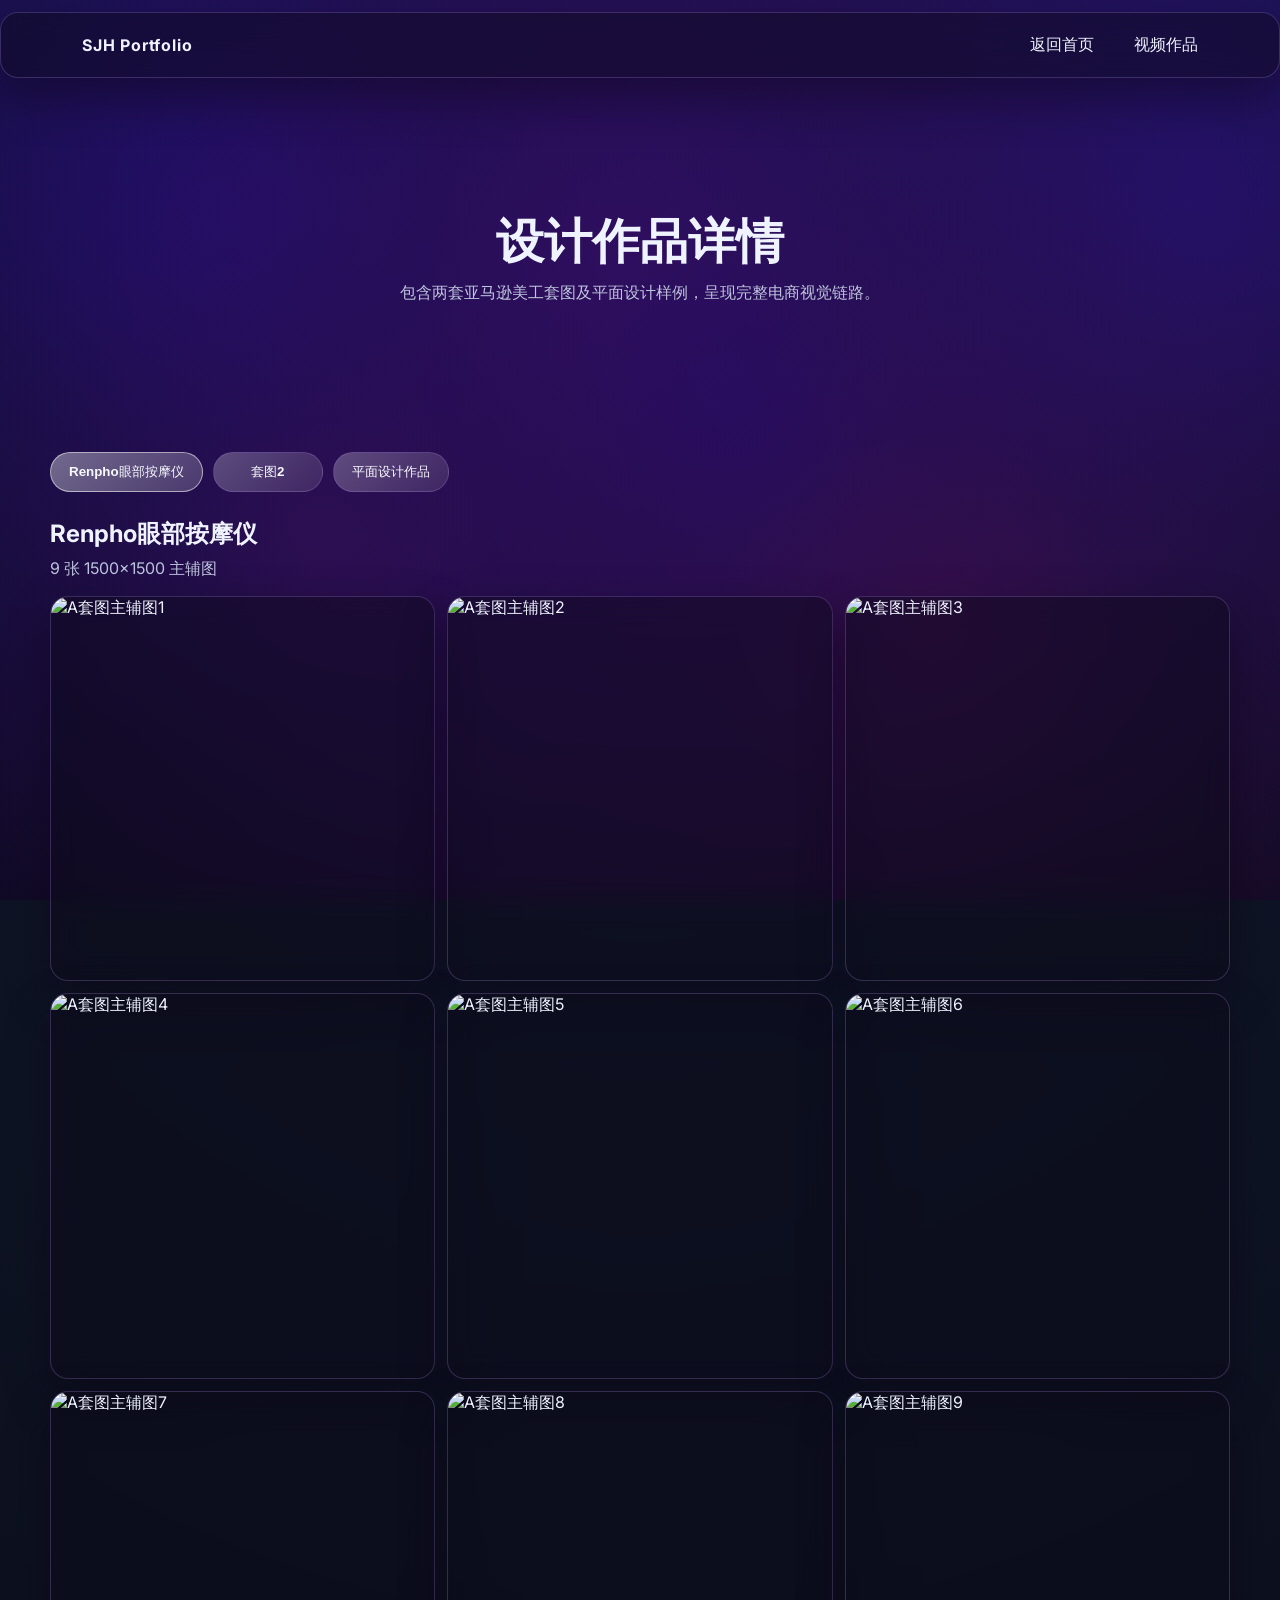
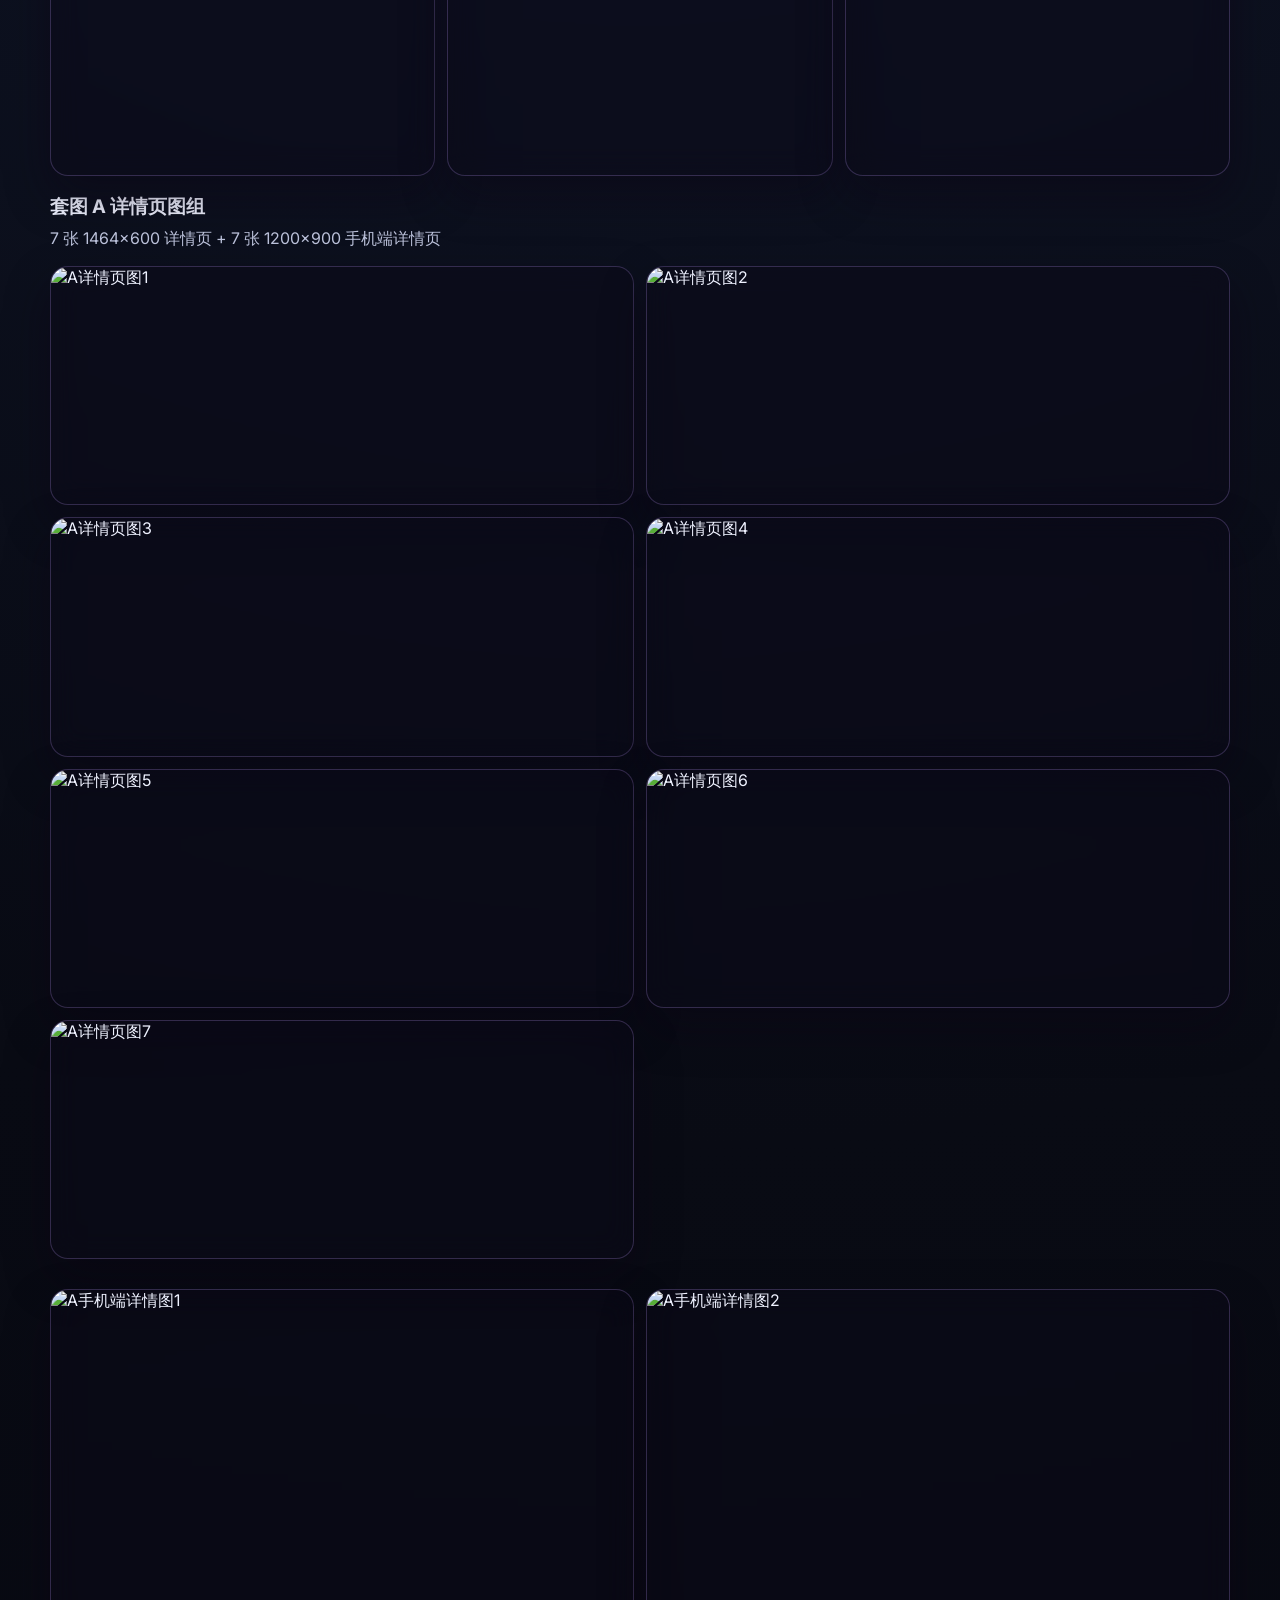
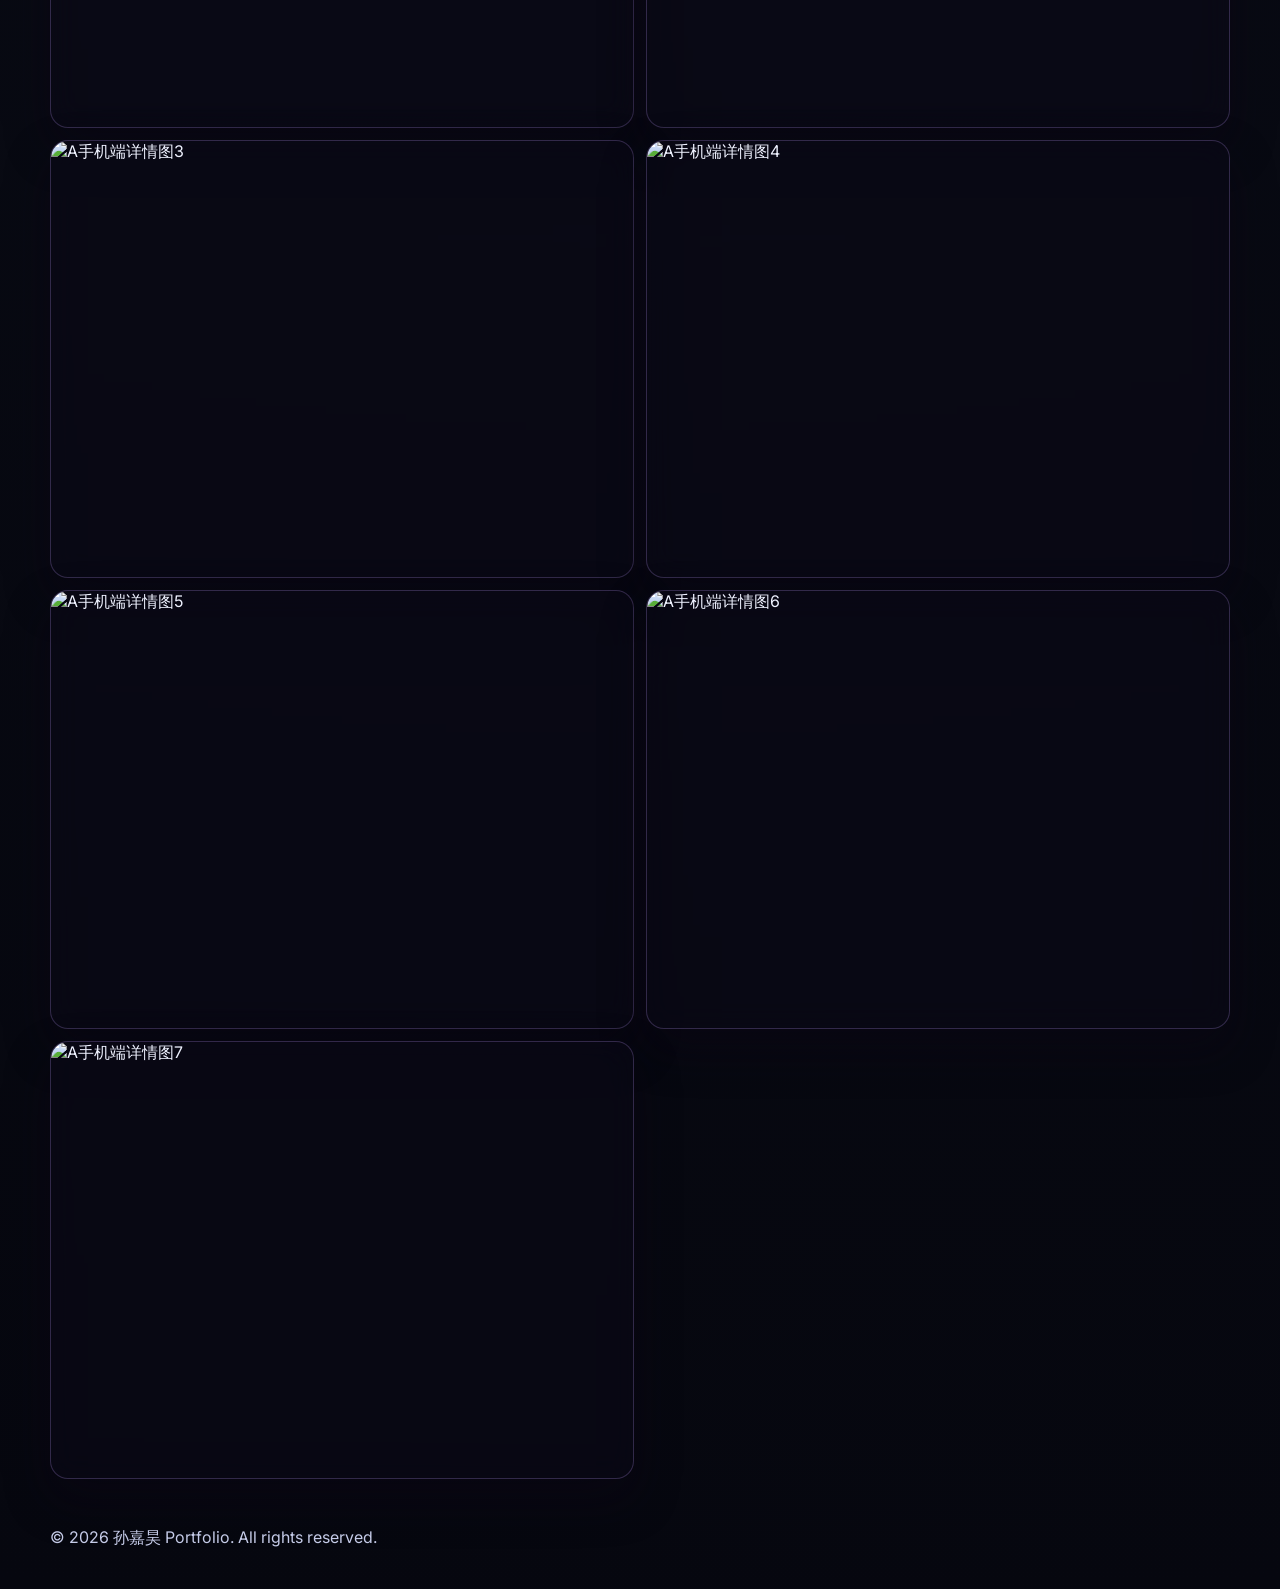
==== design.html @ 87791469 "Initial commit" ====
<!DOCTYPE html>
<html lang="zh-CN">
<head>
  <meta charset="UTF-8">
  <meta name="viewport" content="width=device-width, initial-scale=1.0">
  <title>设计作品 | 孙嘉昊</title>
  <link rel="preconnect" href="https://fonts.googleapis.com">
  <link rel="preconnect" href="https://fonts.gstatic.com" crossorigin>
  <link href="https://fonts.googleapis.com/css2?family=Inter:wght@300;400;500;600;700;800&display=swap" rel="stylesheet">
  <link rel="stylesheet" href="style.css">
</head>
<body class="aurora">

  <header class="site-header glass">
    <div class="container nav-wrap">
      <a href="index.html" class="brand nav-link">SJH Portfolio</a>
      <nav class="nav">
        <a class="nav-link" href="index.html#works">返回首页</a>
        <a class="nav-link" href="video.html">视频作品</a>
      </nav>
    </div>
  </header>

  <main>
    <section class="section sub-hero">
      <div class="container">
        <h1 class="proximity reveal" data-proximity>设计作品详情</h1>
        <p class="reveal">包含两套亚马逊美工套图及平面设计样例，呈现完整电商视觉链路。</p>
      </div>
    </section>

    <section class="section">
      <div class="container">
        <div class="design-tabs" role="tablist" aria-label="设计作品分类">
          <button class="design-tab glass-btn active" type="button" role="tab" aria-selected="true" data-tab-target="set-a">Renpho眼部按摩仪</button>
          <button class="design-tab glass-btn" type="button" role="tab" aria-selected="false" data-tab-target="set-b">套图2</button>
          <button class="design-tab glass-btn" type="button" role="tab" aria-selected="false" data-tab-target="graphic">平面设计作品</button>
        </div>

        <article class="design-group design-panel active" data-tab-panel="set-a">
          <h2>Renpho眼部按摩仪</h2>
          <p>9 张 1500×1500 主辅图</p>
          <div class="img-grid-9">
            <div class="design-item img-square glass"><img loading="lazy" src="images/1.jpg" alt="A套图主辅图1"></div>
            <div class="design-item img-square glass"><img loading="lazy" src="images/2.jpg" alt="A套图主辅图2"></div>
            <div class="design-item img-square glass"><img loading="lazy" src="images/3.jpg" alt="A套图主辅图3"></div>
            <div class="design-item img-square glass"><img loading="lazy" src="images/4.jpg" alt="A套图主辅图4"></div>
            <div class="design-item img-square glass"><img loading="lazy" src="images/5.jpg" alt="A套图主辅图5"></div>
            <div class="design-item img-square glass"><img loading="lazy" src="images/6.jpg" alt="A套图主辅图6"></div>
            <div class="design-item img-square glass"><img loading="lazy" src="images/7.jpg" alt="A套图主辅图7"></div>
            <div class="design-item img-square glass"><img loading="lazy" src="images/8.jpg" alt="A套图主辅图8"></div>
            <div class="design-item img-square glass"><img loading="lazy" src="images/9.jpg" alt="A套图主辅图9"></div>
          </div>
          <h3>套图 A 详情页图组</h3>
          <p>7 张 1464×600 详情页 + 7 张 1200×900 手机端详情页</p>
          <div class="img-grid-7">
            <div class="design-item img-wide glass"><img loading="lazy" src="images/detail-1.jpg" alt="A详情页图1"></div>
            <div class="design-item img-wide glass"><img loading="lazy" src="images/detail-2.gif" alt="A详情页图2"></div>
            <div class="design-item img-wide glass"><img loading="lazy" src="images/detail-3.gif" alt="A详情页图3"></div>
            <div class="design-item img-wide glass"><img loading="lazy" src="images/detail-4.jpg" alt="A详情页图4"></div>
            <div class="design-item img-wide glass"><img loading="lazy" src="images/detail-5.gif" alt="A详情页图5"></div>
            <div class="design-item img-wide glass"><img loading="lazy" src="images/detail-6.gif" alt="A详情页图6"></div>
            <div class="design-item img-wide glass"><img loading="lazy" src="images/detail-7.jpg" alt="A详情页图7"></div>
          </div>
          <div class="img-grid-7" style="margin-top: 30px;">
            <div class="design-item img-mobile glass"><img loading="lazy" src="images/mobile-1.jpg" alt="A手机端详情图1"></div>
            <div class="design-item img-mobile glass"><img loading="lazy" src="images/mobile-2.jpg" alt="A手机端详情图2"></div>
            <div class="design-item img-mobile glass"><img loading="lazy" src="images/mobile-3.jpg" alt="A手机端详情图3"></div>
            <div class="design-item img-mobile glass"><img loading="lazy" src="images/mobile-4.jpg" alt="A手机端详情图4"></div>
            <div class="design-item img-mobile glass"><img loading="lazy" src="images/mobile-5.jpg" alt="A手机端详情图5"></div>
            <div class="design-item img-mobile glass"><img loading="lazy" src="images/mobile-6.jpg" alt="A手机端详情图6"></div>
            <div class="design-item img-mobile glass"><img loading="lazy" src="images/mobile-7.jpg" alt="A手机端详情图7"></div>
          </div>
        </article>

        <article class="design-group design-panel" data-tab-panel="set-b">
          <h2>亚马逊美工套图 B</h2>
          <p>9 张 1500×1500 主辅图</p>
          <div class="img-grid-9">
            <div class="design-item img-square glass"><img loading="lazy" src="https://picsum.photos/seed/b01/1500/1500" alt="B套图主辅图1"></div>
            <div class="design-item img-square glass"><img loading="lazy" src="https://picsum.photos/seed/b02/1500/1500" alt="B套图主辅图2"></div>
            <div class="design-item img-square glass"><img loading="lazy" src="https://picsum.photos/seed/b03/1500/1500" alt="B套图主辅图3"></div>
            <div class="design-item img-square glass"><img loading="lazy" src="https://picsum.photos/seed/b04/1500/1500" alt="B套图主辅图4"></div>
            <div class="design-item img-square glass"><img loading="lazy" src="https://picsum.photos/seed/b05/1500/1500" alt="B套图主辅图5"></div>
            <div class="design-item img-square glass"><img loading="lazy" src="https://picsum.photos/seed/b06/1500/1500" alt="B套图主辅图6"></div>
            <div class="design-item img-square glass"><img loading="lazy" src="https://picsum.photos/seed/b07/1500/1500" alt="B套图主辅图7"></div>
            <div class="design-item img-square glass"><img loading="lazy" src="https://picsum.photos/seed/b08/1500/1500" alt="B套图主辅图8"></div>
            <div class="design-item img-square glass"><img loading="lazy" src="https://picsum.photos/seed/b09/1500/1500" alt="B套图主辅图9"></div>
          </div>
          <h3>套图 B 详情页图组</h3>
          <p>7 张 1464×600 详情页 + 7 张 1200×900 手机端详情页</p>
          <div class="img-grid-7">
            <div class="design-item img-wide glass"><img loading="lazy" src="https://picsum.photos/seed/dw01/1464/600" alt="B详情页图1"></div>
            <div class="design-item img-wide glass"><img loading="lazy" src="https://picsum.photos/seed/dw02/1464/600" alt="B详情页图2"></div>
            <div class="design-item img-wide glass"><img loading="lazy" src="https://picsum.photos/seed/dw03/1464/600" alt="B详情页图3"></div>
            <div class="design-item img-wide glass"><img loading="lazy" src="https://picsum.photos/seed/dw04/1464/600" alt="B详情页图4"></div>
            <div class="design-item img-wide glass"><img loading="lazy" src="https://picsum.photos/seed/dw05/1464/600" alt="B详情页图5"></div>
            <div class="design-item img-wide glass"><img loading="lazy" src="https://picsum.photos/seed/dw06/1464/600" alt="B详情页图6"></div>
            <div class="design-item img-wide glass"><img loading="lazy" src="https://picsum.photos/seed/dw07/1464/600" alt="B详情页图7"></div>
            <div class="design-item img-mobile glass"><img loading="lazy" src="https://picsum.photos/seed/dm01/1200/900" alt="B手机端详情图1"></div>
            <div class="design-item img-mobile glass"><img loading="lazy" src="https://picsum.photos/seed/dm02/1200/900" alt="B手机端详情图2"></div>
            <div class="design-item img-mobile glass"><img loading="lazy" src="https://picsum.photos/seed/dm03/1200/900" alt="B手机端详情图3"></div>
            <div class="design-item img-mobile glass"><img loading="lazy" src="https://picsum.photos/seed/dm04/1200/900" alt="B手机端详情图4"></div>
            <div class="design-item img-mobile glass"><img loading="lazy" src="https://picsum.photos/seed/dm05/1200/900" alt="B手机端详情图5"></div>
            <div class="design-item img-mobile glass"><img loading="lazy" src="https://picsum.photos/seed/dm06/1200/900" alt="B手机端详情图6"></div>
            <div class="design-item img-mobile glass"><img loading="lazy" src="https://picsum.photos/seed/dm07/1200/900" alt="B手机端详情图7"></div>
          </div>
        </article>

        <article class="design-group design-panel" data-tab-panel="graphic">
          <h2>平面设计作品</h2>
          <p>海报、社媒 KV 与品牌延展视觉</p>
          <div class="graphic-grid">
            <div class="design-item img-mobile glass"><img loading="lazy" src="images/graphic-1.png" alt="平面设计1"></div>
            <div class="design-item img-mobile glass"><img loading="lazy" src="https://picsum.photos/seed/g02/1200/900" alt="平面设计2"></div>
            <div class="design-item img-mobile glass"><img loading="lazy" src="https://picsum.photos/seed/g03/1200/900" alt="平面设计3"></div>
            <div class="design-item img-mobile glass"><img loading="lazy" src="https://picsum.photos/seed/g04/1200/900" alt="平面设计4"></div>
            <div class="design-item img-mobile glass"><img loading="lazy" src="https://picsum.photos/seed/g05/1200/900" alt="平面设计5"></div>
            <div class="design-item img-mobile glass"><img loading="lazy" src="https://picsum.photos/seed/g06/1200/900" alt="平面设计6"></div>
          </div>
        </article>
      </div>
    </section>
  </main>

  <footer class="site-footer">
    <div class="container">
      <p>© 2026 孙嘉昊 Portfolio. All rights reserved.</p>
    </div>
  </footer>

  <div id="lightbox" class="lightbox">
    <button class="lightbox-close" type="button" aria-label="关闭">✕</button>
    <img id="lightbox-img" src="" alt="大图预览">
  </div>

  <script src="https://cdn.jsdelivr.net/npm/ogl@1.0.11/dist/ogl.umd.min.js"></script>
  <script src="https://cdn.jsdelivr.net/npm/gsap@3.12.5/dist/gsap.min.js"></script>
  <script src="https://cdn.jsdelivr.net/npm/gsap@3.12.5/dist/ScrollTrigger.min.js"></script>
  <script src="script.js"></script>
</body>
</html>
---- style.css ----
:root {
  --bg: #05060c;
  --text: #eff2ff;
  --muted: #bec4dd;
  --glass: rgba(12, 10, 25, 0.45);
  --glass-strong: rgba(15, 10, 30, 0.6);
  --border: rgba(150, 120, 200, 0.3);
  --radius: 18px;
  --shadow: 0 20px 45px rgba(10, 5, 20, 0.45);
  --aurora-color-1: #2a1a4a;
  --aurora-color-2: #1a0a2a;
  --aurora-color-3: #3a2a6a;
  --aurora-color-4: #1a0a3a;
  --aurora-color-5: #2a1a5a;
  --aurora-speed: 1s;
  --aurora-blend: 0.5;
  --aurora-amplitude: 5;
}

* {
  box-sizing: border-box;
}

html {
  scroll-behavior: smooth;
}

body {
  margin: 0;
  font-family: "Inter", "PingFang SC", "Microsoft YaHei", sans-serif;
  color: var(--text);
  background: radial-gradient(circle at 50% 10%, #11182d 0%, #090b14 52%, #06070f 100%);
  min-height: 100vh;
  overflow-x: hidden;
}

header,
main,
footer {
  position: relative;
  z-index: 2;
}

.darkveil-container {
  position: fixed;
  inset: 0;
  z-index: 0;
  pointer-events: none;
}

.darkveil-container canvas,
.darkveil-canvas {
  width: 100%;
  height: 100%;
  display: block;
}

body * {
  cursor: default;
}

a,
button,
.glass-btn {
  cursor: pointer;
}

.aurora-layer {
  position: fixed;
  width: 140vmax;
  height: calc(34vmax * var(--aurora-amplitude));
  border-radius: 46% 54% 62% 38% / 48% 35% 65% 52%;
  filter: blur(54px);
  z-index: -1;
  mix-blend-mode: screen;
  opacity: var(--aurora-blend);
  animation: auroraFlow var(--aurora-speed) infinite ease-in-out alternate;
  pointer-events: none;
  --aurora-rotate: 0deg;
}

.aurora-layer-a {
  background: linear-gradient(90deg, transparent 0%, #1a0a2a 34%, #2a1a4a 62%, transparent 100%);
  top: -10vmax;
  left: -26vmax;
  --aurora-rotate: -8deg;
  animation-duration: 12s;
}

.aurora-layer-b {
  background: linear-gradient(90deg, transparent 0%, #0a0515 28%, #1a0a3a 58%, transparent 100%);
  top: 34vmax;
  right: -30vmax;
  --aurora-rotate: 9deg;
  animation-duration: 19s;
}

.aurora-layer-c {
  background: linear-gradient(90deg, transparent 0%, #1a0a2a 22%, #3a2a6a 54%, transparent 100%);
  bottom: -16vmax;
  left: -14vmax;
  --aurora-rotate: -6deg;
  animation-duration: 22s;
}

.aurora-layer-d {
  background: linear-gradient(90deg, transparent 0%, #0a0520 25%, #2a1a5a 55%, transparent 100%);
  top: 10vmax;
  left: -40vmax;
  --aurora-rotate: 12deg;
  animation-duration: 28s;
  opacity: 0.4;
}

.aurora-layer-e {
  background: linear-gradient(90deg, transparent 0%, #1a0a3a 20%, #2a1a4a 50%, transparent 100%);
  bottom: -5vmax;
  right: -35vmax;
  --aurora-rotate: -15deg;
  animation-duration: 25s;
  opacity: 0.35;
}

@keyframes auroraFlow {
  0% {
    transform: rotate(var(--aurora-rotate)) translateX(-6vmax) translateY(-2vmax) scale(1.02);
    filter: blur(54px) brightness(1);
  }
  25% {
    transform: rotate(calc(var(--aurora-rotate) + 2deg)) translateX(-2vmax) translateY(3vmax) scale(1.05);
    filter: blur(58px) brightness(1.1);
  }
  50% {
    transform: rotate(calc(var(--aurora-rotate) - 1deg)) translateX(3vmax) translateY(-1vmax) scale(1.08);
    filter: blur(50px) brightness(1.15);
  }
  75% {
    transform: rotate(calc(var(--aurora-rotate) + 1deg)) translateX(1vmax) translateY(4vmax) scale(1.06);
    filter: blur(56px) brightness(1.05);
  }
  100% {
    transform: rotate(var(--aurora-rotate)) translateX(7vmax) translateY(calc(5vmax * var(--aurora-amplitude))) scale(1.1);
    filter: blur(54px) brightness(1);
  }
}

.container {
  width: min(1180px, calc(100% - 40px));
  margin: 0 auto;
}

.glass {
  background: var(--glass);
  border: 1px solid var(--border);
  backdrop-filter: blur(14px);
  -webkit-backdrop-filter: blur(14px);
  box-shadow: var(--shadow);
  border-radius: var(--radius);
}

.glass-btn {
  display: inline-flex;
  align-items: center;
  justify-content: center;
  gap: 8px;
  padding: 10px 18px;
  border-radius: 999px;
  border: 1px solid var(--border);
  color: #f8f9ff;
  background: linear-gradient(135deg, rgba(255, 255, 255, 0.26), rgba(255, 255, 255, 0.1));
  text-decoration: none;
  font-weight: 550;
  transition: transform 0.28s ease, background 0.28s ease, border-color 0.28s ease;
}

.glass-btn:hover {
  transform: translateY(-2px) scale(1.02);
  border-color: rgba(255, 255, 255, 0.45);
  background: linear-gradient(135deg, rgba(255, 255, 255, 0.32), rgba(255, 255, 255, 0.16));
}

.site-header {
  position: fixed;
  top: 12px;
  left: 0;
  right: 0;
  z-index: 60;
}

.nav-wrap {
  display: flex;
  align-items: center;
  justify-content: space-between;
  padding: 12px 18px;
}

.brand {
  color: #fff;
  text-decoration: none;
  font-weight: 700;
  letter-spacing: 0.05em;
}

.menu-toggle {
  display: none;
}

.nav {
  display: flex;
  gap: 12px;
}

.nav-link {
  color: #eff3ff;
  text-decoration: none;
  padding: 9px 14px;
  border-radius: 999px;
  transition: background 0.25s ease, color 0.25s ease, transform 0.25s ease;
}

.nav-link:hover {
  background: rgba(255, 255, 255, 0.14);
  transform: translateY(-1px);
}

.section {
  padding: 110px 0 22px;
}

.hero {
  min-height: 92vh;
  display: flex;
  align-items: center;
}

.hero-grid {
  display: grid;
  grid-template-columns: 1.4fr 1fr;
  gap: 34px;
  align-items: center;
}

.eyebrow {
  letter-spacing: 0.17em;
  font-size: 0.78rem;
  color: var(--muted);
}

.hero-title {
  font-size: clamp(2rem, 6vw, 4rem);
  margin: 10px 0 14px;
  line-height: 1.06;
}

.hero-subtitle {
  font-size: clamp(1.1rem, 2.6vw, 1.6rem);
  margin: 0 0 10px;
  color: #f4f6ff;
}

.hero-desc {
  max-width: 52ch;
  color: var(--muted);
  line-height: 1.75;
}

.hero-actions {
  display: flex;
  flex-wrap: wrap;
  gap: 10px;
  margin-top: 24px;
}

.avatar-card {
  padding: 18px;
  display: flex;
  justify-content: center;
  align-items: center;
  transition: all 0.4s cubic-bezier(0.175, 0.885, 0.32, 1.275);
  cursor: pointer;
}

.avatar-card:hover {
  transform: translateY(-8px) scale(1.02);
  box-shadow: 0 20px 40px rgba(138, 43, 226, 0.3), 0 0 30px rgba(138, 43, 226, 0.2);
}

.avatar-card img {
  width: 100%;
  aspect-ratio: 1/1;
  object-fit: cover;
  object-position: center;
  border-radius: 16px;
  transition: all 0.4s cubic-bezier(0.175, 0.885, 0.32, 1.275);
}

.avatar-card:hover img {
  transform: scale(1.1);
  border-radius: 20px;
  box-shadow: 0 0 30px rgba(0, 255, 255, 0.4);
}

.avatar-image {
  transform: scale(1.05);
  transform-origin: center;
}

.section-title {
  font-size: clamp(1.6rem, 3.7vw, 2.4rem);
  margin-bottom: 20px;
}

.skills-grid {
  display: grid;
  grid-template-columns: repeat(5, minmax(0, 1fr));
  gap: 14px;
  margin-top: 20px;
}

.skill-card {
  position: relative;
  padding: 18px;
  min-height: 180px;
  overflow: hidden;
  transition: transform 0.3s ease, border-color 0.3s ease, box-shadow 0.3s ease;
  --mx: 50%;
  --my: 50%;
}

.skill-glow {
  position: absolute;
  inset: -2px;
  border-radius: inherit;
  opacity: 0;
  transition: opacity 0.3s ease;
  pointer-events: none;
  z-index: -1;
}

.skill-card-1 .skill-glow {
  background: linear-gradient(135deg, rgba(255, 100, 100, 0.3), rgba(255, 150, 50, 0.2));
}

.skill-card-2 .skill-glow {
  background: linear-gradient(135deg, rgba(100, 200, 255, 0.3), rgba(150, 100, 255, 0.2));
}

.skill-card-3 .skill-glow {
  background: linear-gradient(135deg, rgba(255, 100, 200, 0.3), rgba(200, 100, 255, 0.2));
}

.skill-card-4 .skill-glow {
  background: linear-gradient(135deg, rgba(100, 255, 150, 0.3), rgba(100, 200, 255, 0.2));
}

.skill-card-5 .skill-glow {
  background: linear-gradient(135deg, rgba(255, 215, 0, 0.3), rgba(100, 149, 237, 0.2));
}

.skill-card:hover .skill-glow {
  opacity: 1;
}

.skill-card::before {
  content: "";
  position: absolute;
  inset: 0;
  border-radius: inherit;
  background: radial-gradient(circle at var(--mx) var(--my), rgba(255, 255, 255, 0.35), rgba(255, 255, 255, 0.08) 34%, transparent 62%);
  opacity: 0;
  transition: opacity 0.2s ease;
  pointer-events: none;
}

.skill-card:hover::before {
  opacity: 1;
}

.skill-card:hover {
  border-color: rgba(255, 255, 255, 0.5) !important;
  box-shadow: 0 20px 34px rgba(33, 25, 88, 0.3), 0 0 0 1px rgba(255, 255, 255, 0.15) inset !important;
  transform: translateY(-12px) !important;
}

.skill-level {
  width: 100%;
  height: 6px;
  background: rgba(255, 255, 255, 0.1);
  border-radius: 999px;
  margin: 12px 0;
  overflow: hidden;
}

.skill-bar {
  height: 100%;
  width: 0;
  border-radius: 999px;
  transition: width 1.2s cubic-bezier(0.22, 1, 0.36, 1);
  position: relative;
}

.skill-bar::after {
  content: "";
  position: absolute;
  inset: 0;
  border-radius: inherit;
  background: linear-gradient(90deg, transparent, rgba(255, 255, 255, 0.4), transparent);
  animation: shimmer 2s infinite;
}

@keyframes shimmer {
  0% { transform: translateX(-100%); }
  100% { transform: translateX(100%); }
}

.skill-card-1 .skill-bar {
  background: linear-gradient(90deg, #ff6464, #ff9632);
}

.skill-card-2 .skill-bar {
  background: linear-gradient(90deg, #64c8ff, #9664ff);
}

.skill-card-3 .skill-bar {
  background: linear-gradient(90deg, #ff64c8, #c864ff);
}

.skill-card-4 .skill-bar {
  background: linear-gradient(90deg, #64ff96, #64c8ff);
}

.skill-card-5 .skill-bar {
  background: linear-gradient(90deg, #ffd700, #6495ed);
}

.skill-card.reveal.visible .skill-bar {
  width: var(--level);
}

.skill-card h3 {
  margin-top: 0;
}

.skill-title {
  display: inline-flex;
  align-items: center;
  gap: 8px;
}

.skill-icon {
  font-size: 1.06rem;
  line-height: 1;
}

.skill-card p {
  color: var(--muted);
  line-height: 1.7;
}

.works-grid {
  display: grid;
  grid-template-columns: repeat(2, minmax(0, 1fr));
  gap: 18px;
}

.work-card {
  overflow: hidden;
  transition: transform 0.32s ease;
}

.work-card:hover {
  transform: scale(1.02);
}

.work-card img {
  width: 100%;
  height: 260px;
  object-fit: cover;
}

.work-body {
  padding: 16px 18px 20px;
}

.work-body p {
  color: var(--muted);
  line-height: 1.7;
}

.timeline {
  position: relative;
  padding: 4px 0;
  display: grid;
  gap: 18px;
}

.timeline::before {
  content: "";
  position: absolute;
  top: 0;
  bottom: 0;
  left: 50%;
  transform: translateX(-50%);
  width: 3px;
  background: linear-gradient(#9bc0ff, #7f79ff, #66e1ff);
  border-radius: 999px;
}

.timeline-item {
  position: relative;
  width: calc(50% - 34px);
  padding: 18px;
  transition: transform 0.28s ease;
}

.timeline-item::before {
  content: "";
  position: absolute;
  width: 13px;
  height: 13px;
  border-radius: 50%;
  top: 26px;
  background: #d5dcff;
  border: 2px solid rgba(11, 14, 32, 0.75);
  box-shadow: 0 0 20px rgba(185, 215, 255, 0.9);
  z-index: 2;
}

.timeline-item::after {
  content: "";
  position: absolute;
  top: 31px;
  width: 28px;
  height: 2px;
  background: linear-gradient(90deg, rgba(152, 178, 255, 0.8), rgba(152, 178, 255, 0.28));
}

.timeline-item-left {
  justify-self: start;
  text-align: right;
}

.timeline-item-left::before {
  right: -41px;
}

.timeline-item-left::after {
  right: -28px;
}

.timeline-item-right {
  justify-self: end;
  text-align: left;
}

.timeline-item-right::before {
  left: -41px;
}

.timeline-item-right::after {
  left: -28px;
}

.timeline-item:hover {
  transform: translateY(-2px) scale(1.018);
}

.time-tag {
  color: #e0e5ff;
  font-size: 0.9rem;
}

.timeline-item p {
  color: var(--muted);
  margin-bottom: 0;
}

.timeline-role {
  margin-top: 8px;
  font-weight: 600;
  color: #edf1ff;
}

.timeline-duty {
  margin-top: 6px;
  line-height: 1.7;
}

.contact-card {
  padding: 24px;
}

.contact-card p {
  color: var(--muted);
  line-height: 1.7;
}

.contact-list {
  display: flex;
  flex-wrap: wrap;
  gap: 10px;
}

.contact-list .glass-btn {
  display: inline-flex;
  align-items: center;
  gap: 8px;
}

.contact-icon {
  width: 18px;
  height: 18px;
  display: inline-flex;
}

.contact-icon svg {
  width: 100%;
  height: 100%;
  color: #88f37f;
}

.site-footer {
  padding: 26px 0 40px;
  color: #c5cbe8;
}

.site-footer p {
  margin: 0;
}

.sub-hero {
  padding-top: 170px;
  text-align: center;
}

.sub-hero h1 {
  font-size: clamp(1.8rem, 4vw, 3rem);
  margin-bottom: 8px;
}

.sub-hero p {
  color: var(--muted);
  margin-top: 0;
}

.video-preview-grid {
  display: grid;
  grid-template-columns: repeat(3, minmax(0, 1fr));
  gap: 14px;
}

.video-card {
  padding: 12px;
}

.video-card video {
  width: 100%;
  aspect-ratio: 9/16;
  border-radius: 14px;
  object-fit: cover;
  background: #090b16;
}

.expand-wrap {
  display: flex;
  justify-content: center;
  margin-top: 16px;
}

.expand-btn {
  border: none;
  background: transparent;
  color: #f0f5ff;
  display: inline-flex;
  align-items: center;
  gap: 10px;
  font-size: 1rem;
  transition: all 0.25s ease;
  cursor: pointer;
}

.expand-btn:hover {
  transform: scale(1.05);
  color: #fff;
  text-shadow: 0 0 10px rgba(255, 255, 255, 0.5);
}

.expand-btn .arrow {
  width: 14px;
  height: 14px;
  border-right: 2px solid #dce4ff;
  border-bottom: 2px solid #dce4ff;
  transform: rotate(45deg);
  transition: transform 0.28s ease, border-color 0.25s ease;
}

.expand-btn:hover .arrow {
  border-color: #fff;
}

.expand-btn.active .arrow {
  transform: rotate(-135deg);
}

.video-detail-panel {
  margin-top: 18px;
  display: none;
  contain: layout paint style;
  scroll-margin-top: 110px;
}

.video-detail-grid {
  display: grid;
  grid-template-columns: repeat(3, minmax(0, 1fr));
  gap: 12px;
}

.video-detail-grid .video-card {
  content-visibility: auto;
  contain-intrinsic-size: 310px 590px;
}

.design-group {
  margin-top: 26px;
}

.design-tabs {
  display: flex;
  flex-wrap: wrap;
  gap: 10px;
  margin-bottom: 16px;
}

.design-tab {
  min-width: 110px;
}

.design-tab.active {
  border-color: rgba(255, 255, 255, 0.52);
  background: linear-gradient(135deg, rgba(255, 255, 255, 0.38), rgba(255, 255, 255, 0.18));
}

.design-panel {
  display: none;
}

.design-panel.active {
  display: block;
}

.design-group h2 {
  margin-bottom: 8px;
}

.design-group h3 {
  margin-top: 18px;
  margin-bottom: 8px;
}

.design-group p {
  margin-top: 0;
  color: var(--muted);
}

.img-grid-9,
.img-grid-7,
.graphic-grid {
  display: grid;
  gap: 12px;
}

.img-grid-9 {
  grid-template-columns: repeat(3, minmax(0, 1fr));
}

.img-grid-7 {
  grid-template-columns: repeat(2, minmax(0, 1fr));
}

.graphic-grid {
  grid-template-columns: repeat(3, minmax(0, 1fr));
}

.design-item {
  overflow: hidden;
}

.design-item img {
  width: 100%;
  display: block;
  object-fit: cover;
  transition: transform 0.35s ease;
}

.design-item:hover img {
  transform: scale(1.04);
}

.img-square img {
  aspect-ratio: 1/1;
}

.img-wide {
  aspect-ratio: 1464/600;
  display: flex;
  align-items: center;
  justify-content: center;
  overflow: hidden;
}

.img-wide img {
  width: 100%;
  height: 100%;
  object-fit: cover;
}

.img-mobile img {
  aspect-ratio: 1200/900;
}

.reveal {
  opacity: 0;
  transform: translateY(24px);
}

.proximity {
  font-variation-settings: "wght" 540;
}

.char {
  display: inline-block;
  transition: transform 0.15s linear, font-variation-settings 0.15s linear, opacity 0.15s linear;
}

@media (max-width: 980px) {
  .hero-grid,
  .works-grid,
  .video-preview-grid,
  .video-detail-grid,
  .graphic-grid {
    grid-template-columns: 1fr;
  }

  .skills-grid {
    grid-template-columns: repeat(3, minmax(0, 1fr));
  }

  .img-grid-9,
  .img-grid-7 {
    grid-template-columns: 1fr;
  }

  .menu-toggle {
    display: inline-flex;
  }

  .nav {
    position: absolute;
    top: 68px;
    right: 18px;
    padding: 8px;
    border-radius: 14px;
    border: 1px solid var(--border);
    background: rgba(12, 14, 25, 0.85);
    backdrop-filter: blur(12px);
    display: none;
    flex-direction: column;
    width: min(240px, 72vw);
  }

  .nav.open {
    display: flex;
  }

  .section {
    padding-top: 95px;
  }

  .timeline {
    padding-left: 24px;
  }

  .timeline::before {
    left: 6px;
    transform: none;
  }

  .timeline-item,
  .timeline-item-left,
  .timeline-item-right {
    width: 100%;
    justify-self: stretch;
    text-align: left;
  }

  .timeline-item::before {
    left: -24px;
    right: auto;
  }

  .timeline-item::after {
    left: -12px;
    right: auto;
    width: 14px;
  }
}

@media (max-width: 640px) {
  .container {
    width: min(1180px, calc(100% - 26px));
  }

  .hero-actions,
  .contact-list {
    flex-direction: column;
    align-items: stretch;
  }

  .skills-grid {
    grid-template-columns: 1fr;
  }

  .design-tabs {
    flex-direction: column;
    align-items: stretch;
  }

  .design-tab {
    width: 100%;
  }

  .video-card,
  .skill-card,
  .timeline-item,
  .contact-card {
    border-radius: 14px;
  }
}

.hi-text {
  font-size: 1.6em;
  font-weight: 800;
  background: linear-gradient(135deg, #fff, #ff94b4, #3a29ff);
  -webkit-background-clip: text;
  -webkit-text-fill-color: transparent;
  background-clip: text;
  text-shadow: 0 0 30px rgba(255, 148, 180, 0.5);
  display: inline-block;
  transition: transform 0.15s ease, text-shadow 0.15s ease;
}

.name-text {
  font-size: 1em;
  font-weight: 700;
  color: #ffffff;
  text-shadow: 0 0 20px rgba(255, 255, 255, 0.4);
  display: inline-block;
  transition: transform 0.15s ease, text-shadow 0.15s ease;
}

.modal {
  display: none;
  position: fixed;
  z-index: 1000;
  left: 0;
  top: 0;
  width: 100%;
  height: 100%;
  background-color: rgba(0, 0, 0, 0.8);
  backdrop-filter: blur(8px);
}

.modal-content {
  position: relative;
  background: var(--glass-strong);
  margin: 10% auto;
  padding: 30px;
  width: 90%;
  max-width: 400px;
  text-align: center;
}

.close-btn {
  color: var(--muted);
  float: right;
  font-size: 32px;
  font-weight: bold;
  cursor: pointer;
  line-height: 1;
  transition: color 0.2s ease;
}

.close-btn:hover {
  color: #fff;
}

.modal-content h3 {
  margin-top: 0;
  color: #fff;
}

.modal-content img {
  width: 100%;
  max-width: 320px;
  margin: 20px 0;
  border-radius: 12px;
  object-fit: cover;
  object-position: center;
}

.modal-content p {
  color: var(--muted);
  margin-bottom: 0;
}

.lightbox {
  display: none;
  position: fixed;
  z-index: 1001;
  left: 0;
  top: 0;
  width: 100%;
  height: 100%;
  background-color: rgba(0, 0, 0, 0.9);
  backdrop-filter: blur(10px);
  cursor: zoom-out;
}

.lightbox.show {
  display: flex;
  justify-content: center;
  align-items: center;
}

.lightbox-close {
  position: absolute;
  top: 24px;
  right: 24px;
  color: rgba(255, 255, 255, 0.8);
  font-size: 36px;
  font-weight: 300;
  cursor: pointer;
  z-index: 1002;
  line-height: 1;
  transition: all 0.3s ease;
  background: rgba(0, 0, 0, 0.3);
  border: 1px solid rgba(255, 255, 255, 0.2);
  padding: 8px 16px;
  border-radius: 50%;
  width: 48px;
  height: 48px;
  display: flex;
  align-items: center;
  justify-content: center;
  backdrop-filter: blur(10px);
}

.lightbox-close:hover {
  color: #fff;
  background: rgba(0, 0, 0, 0.5);
  border-color: rgba(255, 255, 255, 0.4);
  transform: scale(1.05);
}

.lightbox img {
  max-width: 90%;
  max-height: 90%;
  object-fit: contain;
  border-radius: 12px;
  box-shadow: 0 20px 60px rgba(0, 0, 0, 0.5);
}

.design-item img {
  cursor: pointer;
  transition: transform 0.3s ease, box-shadow 0.3s ease;
}

.design-item:hover img {
  transform: scale(1.02);
  box-shadow: 0 8px 20px rgba(138, 43, 226, 0.3);
}
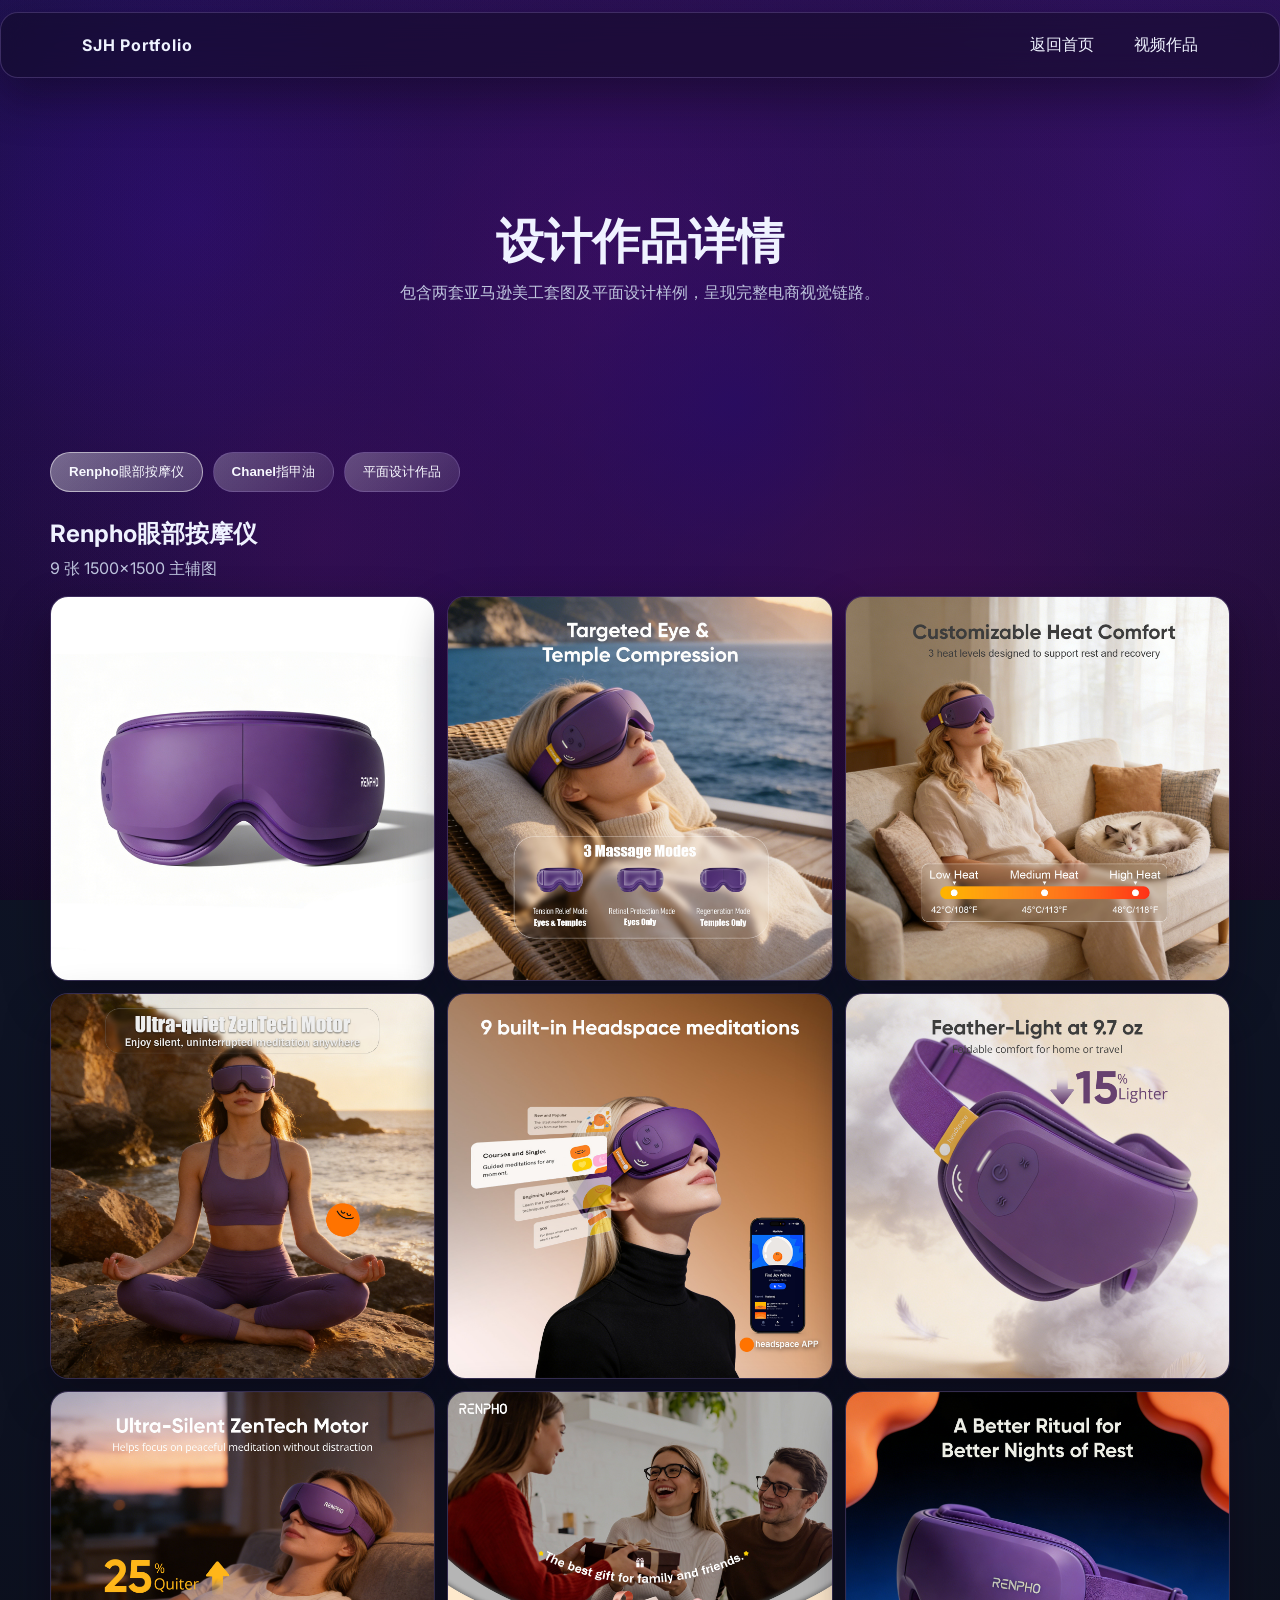
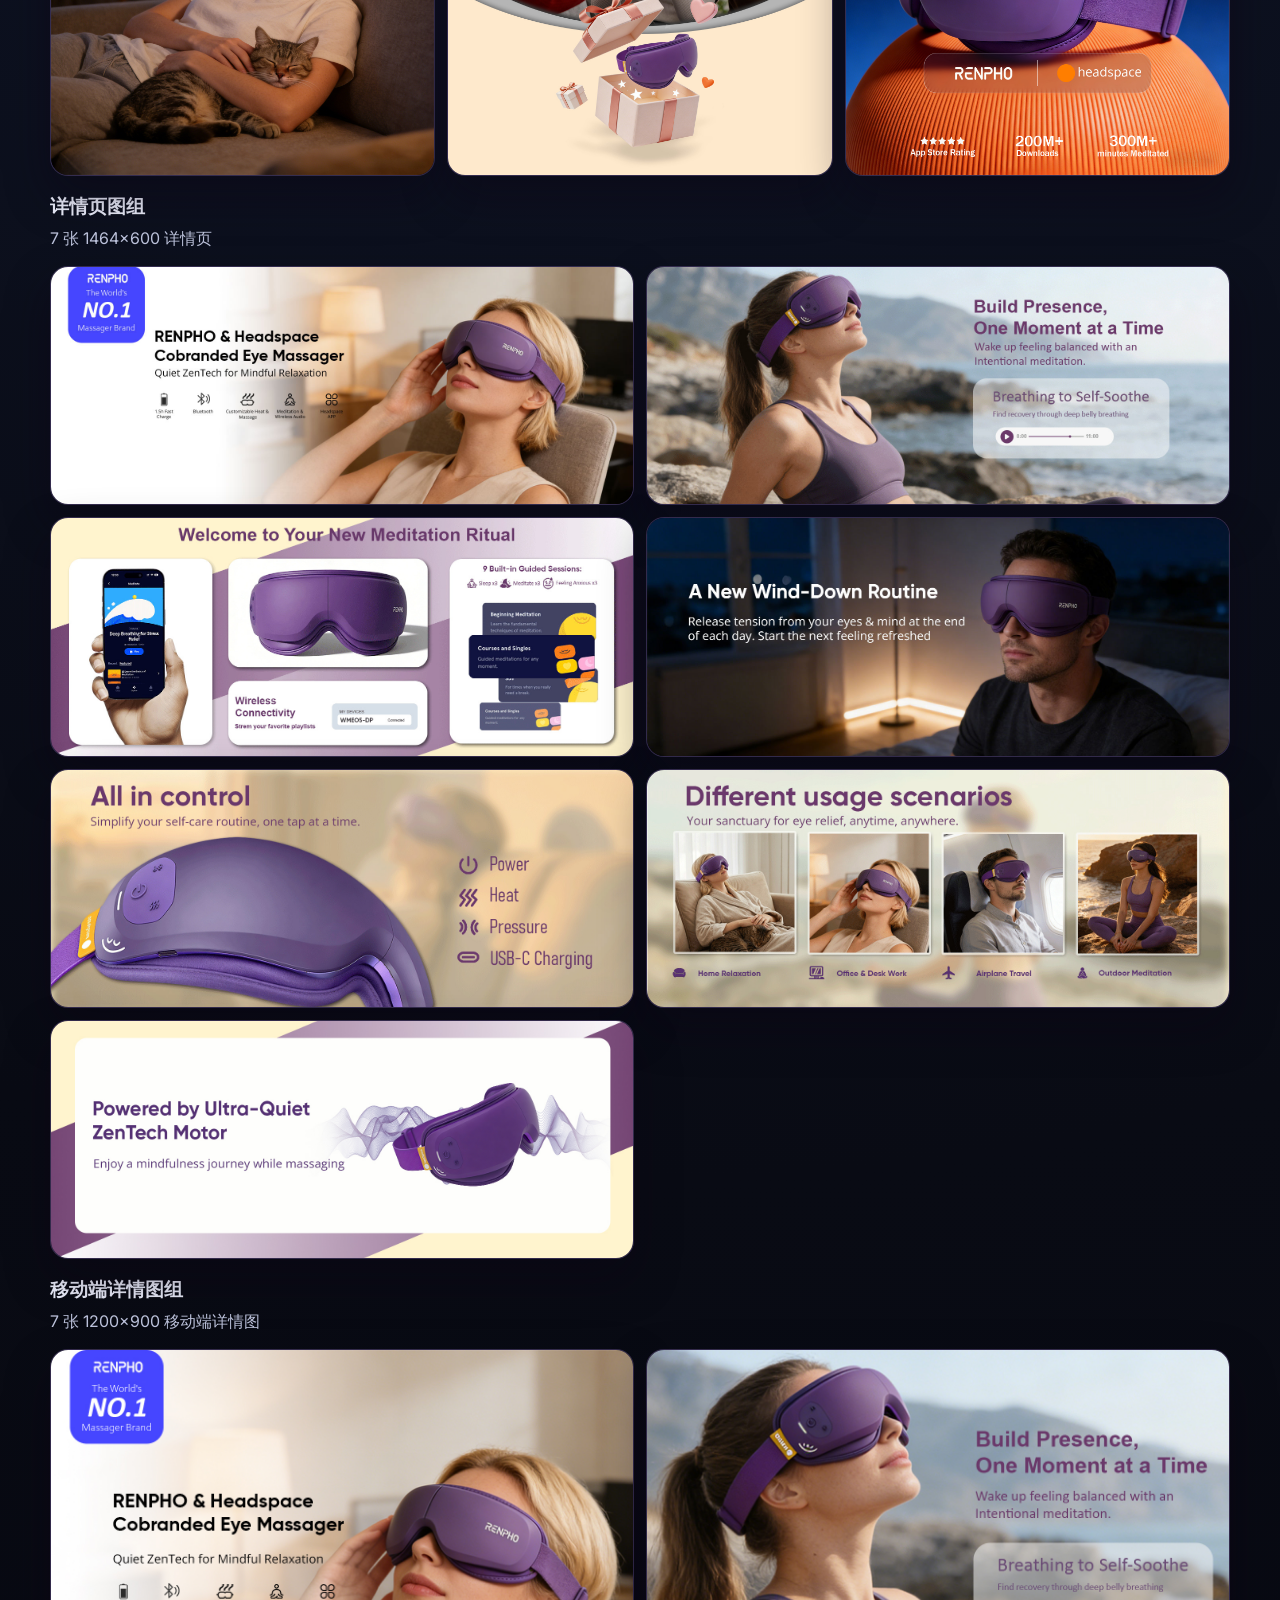
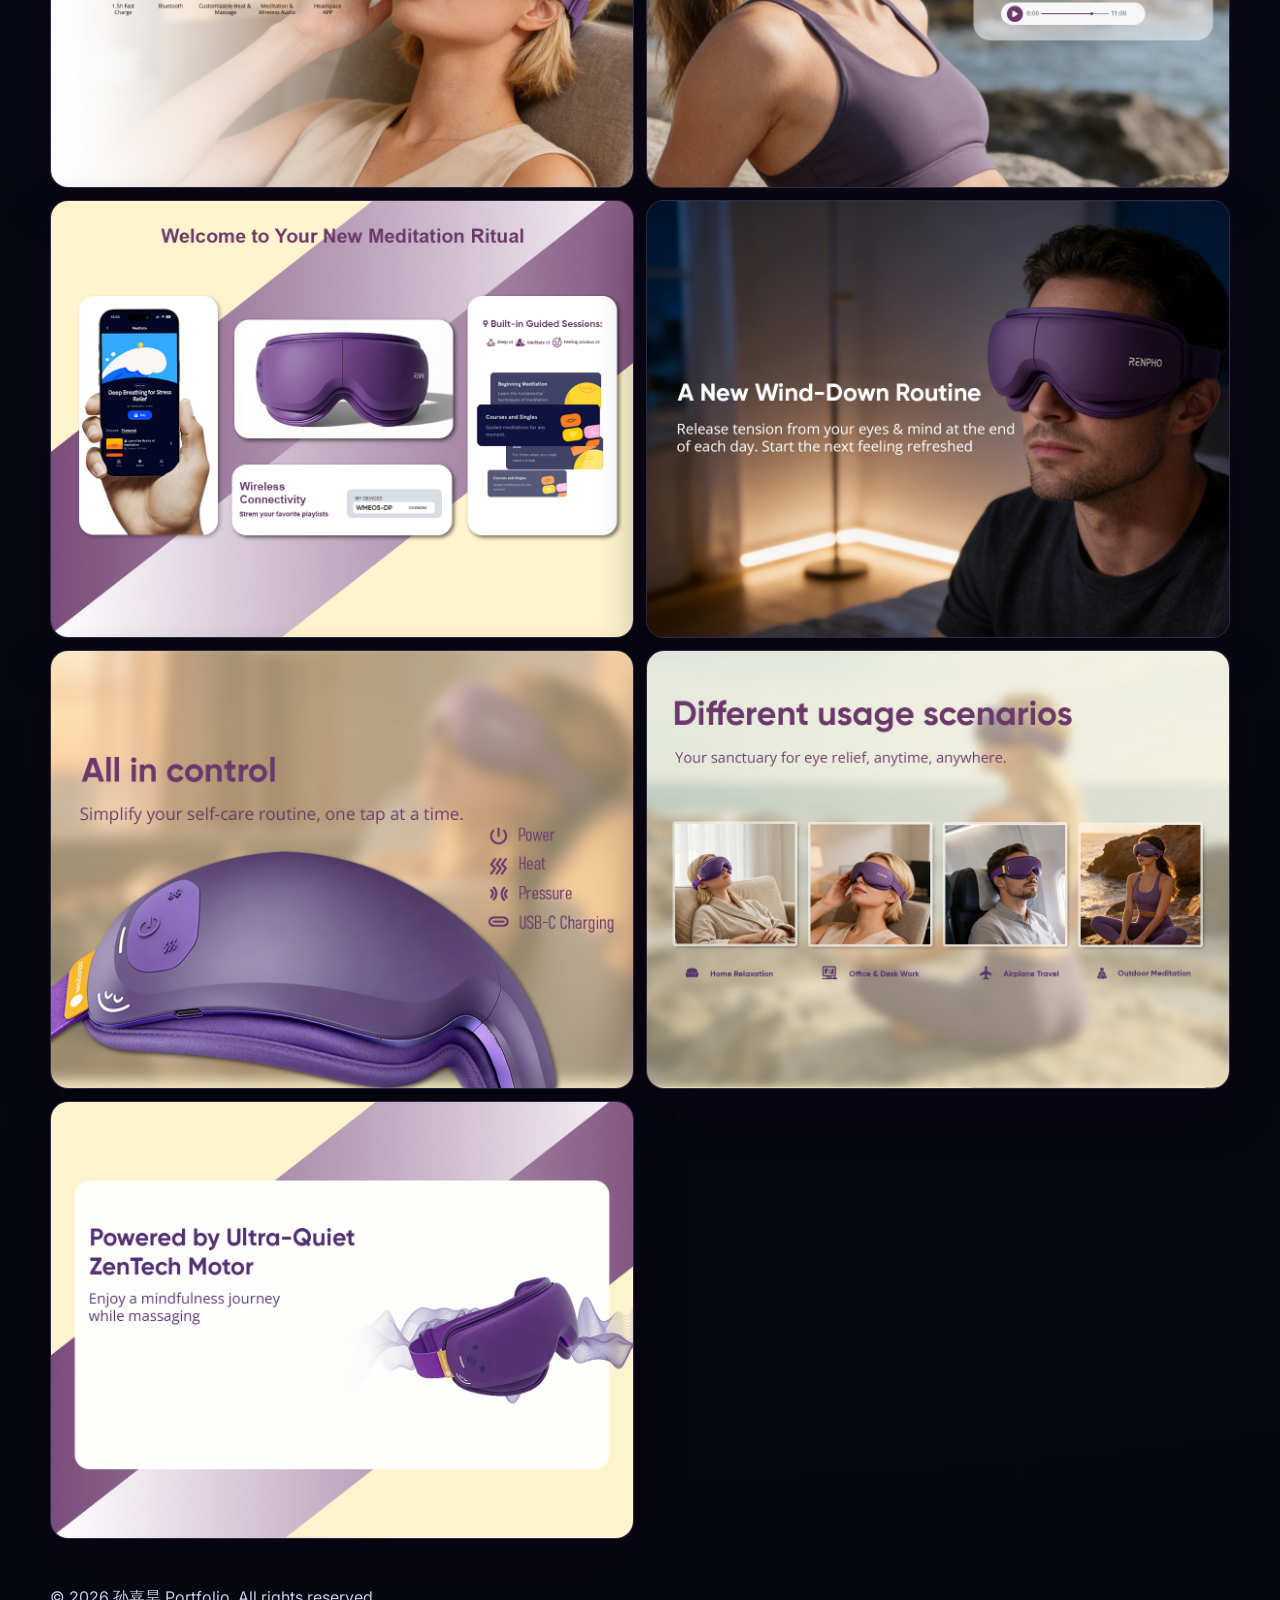
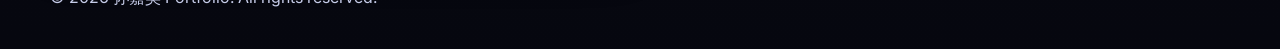
==== commit 608eab08: "add" ====
--- a/design.html
+++ b/design.html
@@ -4,6 +4,7 @@
   <meta charset="UTF-8">
   <meta name="viewport" content="width=device-width, initial-scale=1.0">
   <title>设计作品 | 孙嘉昊</title>
+  <link rel="icon" href="data:image/svg+xml,<svg xmlns='http://www.w3.org/2000/svg' viewBox='0 0 100 100'><text y='.9em' font-size='90'>💼</text></svg>">
   <link rel="preconnect" href="https://fonts.googleapis.com">
   <link rel="preconnect" href="https://fonts.gstatic.com" crossorigin>
   <link href="https://fonts.googleapis.com/css2?family=Inter:wght@300;400;500;600;700;800&display=swap" rel="stylesheet">
@@ -33,7 +34,7 @@
       <div class="container">
         <div class="design-tabs" role="tablist" aria-label="设计作品分类">
           <button class="design-tab glass-btn active" type="button" role="tab" aria-selected="true" data-tab-target="set-a">Renpho眼部按摩仪</button>
-          <button class="design-tab glass-btn" type="button" role="tab" aria-selected="false" data-tab-target="set-b">套图2</button>
+          <button class="design-tab glass-btn" type="button" role="tab" aria-selected="false" data-tab-target="set-b">Chanel指甲油</button>
           <button class="design-tab glass-btn" type="button" role="tab" aria-selected="false" data-tab-target="graphic">平面设计作品</button>
         </div>
 
@@ -41,69 +42,64 @@
           <h2>Renpho眼部按摩仪</h2>
           <p>9 张 1500×1500 主辅图</p>
           <div class="img-grid-9">
-            <div class="design-item img-square glass"><img loading="lazy" src="images/1.jpg" alt="A套图主辅图1"></div>
-            <div class="design-item img-square glass"><img loading="lazy" src="images/2.jpg" alt="A套图主辅图2"></div>
-            <div class="design-item img-square glass"><img loading="lazy" src="images/3.jpg" alt="A套图主辅图3"></div>
-            <div class="design-item img-square glass"><img loading="lazy" src="images/4.jpg" alt="A套图主辅图4"></div>
-            <div class="design-item img-square glass"><img loading="lazy" src="images/5.jpg" alt="A套图主辅图5"></div>
-            <div class="design-item img-square glass"><img loading="lazy" src="images/6.jpg" alt="A套图主辅图6"></div>
-            <div class="design-item img-square glass"><img loading="lazy" src="images/7.jpg" alt="A套图主辅图7"></div>
-            <div class="design-item img-square glass"><img loading="lazy" src="images/8.jpg" alt="A套图主辅图8"></div>
-            <div class="design-item img-square glass"><img loading="lazy" src="images/9.jpg" alt="A套图主辅图9"></div>
+            <div class="design-item img-square glass"><img loading="lazy" src="images/set-1/main-1.jpg" alt="主图1"></div>
+            <div class="design-item img-square glass"><img loading="lazy" src="images/set-1/main-2.jpg" alt="主图2"></div>
+            <div class="design-item img-square glass"><img loading="lazy" src="images/set-1/main-3.jpg" alt="主图3"></div>
+            <div class="design-item img-square glass"><img loading="lazy" src="images/set-1/main-4.jpg" alt="主图4"></div>
+            <div class="design-item img-square glass"><img loading="lazy" src="images/set-1/main-5.jpg" alt="主图5"></div>
+            <div class="design-item img-square glass"><img loading="lazy" src="images/set-1/main-6.jpg" alt="主图6"></div>
+            <div class="design-item img-square glass"><img loading="lazy" src="images/set-1/main-7.jpg" alt="主图7"></div>
+            <div class="design-item img-square glass"><img loading="lazy" src="images/set-1/main-8.jpg" alt="主图8"></div>
+            <div class="design-item img-square glass"><img loading="lazy" src="images/set-1/main-9.jpg" alt="主图9"></div>
           </div>
-          <h3>套图 A 详情页图组</h3>
-          <p>7 张 1464×600 详情页 + 7 张 1200×900 手机端详情页</p>
+          <h3>详情页图组</h3>
+          <p>7 张 1464×600 详情页</p>
           <div class="img-grid-7">
-            <div class="design-item img-wide glass"><img loading="lazy" src="images/detail-1.jpg" alt="A详情页图1"></div>
-            <div class="design-item img-wide glass"><img loading="lazy" src="images/detail-2.gif" alt="A详情页图2"></div>
-            <div class="design-item img-wide glass"><img loading="lazy" src="images/detail-3.gif" alt="A详情页图3"></div>
-            <div class="design-item img-wide glass"><img loading="lazy" src="images/detail-4.jpg" alt="A详情页图4"></div>
-            <div class="design-item img-wide glass"><img loading="lazy" src="images/detail-5.gif" alt="A详情页图5"></div>
-            <div class="design-item img-wide glass"><img loading="lazy" src="images/detail-6.gif" alt="A详情页图6"></div>
-            <div class="design-item img-wide glass"><img loading="lazy" src="images/detail-7.jpg" alt="A详情页图7"></div>
+            <div class="design-item img-wide glass"><img loading="lazy" src="images/set-1/detail-1.jpg" alt="详情页图1"></div>
+            <div class="design-item img-wide glass"><img loading="lazy" src="images/set-1/detail-2.jpg" alt="详情页图2"></div>
+            <div class="design-item img-wide glass"><img loading="lazy" src="images/set-1/detail-3.jpg" alt="详情页图3"></div>
+            <div class="design-item img-wide glass"><img loading="lazy" src="images/set-1/detail-4.jpg" alt="详情页图4"></div>
+            <div class="design-item img-wide glass"><img loading="lazy" src="images/set-1/detail-5.jpg" alt="详情页图5"></div>
+            <div class="design-item img-wide glass"><img loading="lazy" src="images/set-1/detail-6.jpg" alt="详情页图6"></div>
+            <div class="design-item img-wide glass"><img loading="lazy" src="images/set-1/detail-7.jpg" alt="详情页图7"></div>
           </div>
-          <div class="img-grid-7" style="margin-top: 30px;">
-            <div class="design-item img-mobile glass"><img loading="lazy" src="images/mobile-1.jpg" alt="A手机端详情图1"></div>
-            <div class="design-item img-mobile glass"><img loading="lazy" src="images/mobile-2.jpg" alt="A手机端详情图2"></div>
-            <div class="design-item img-mobile glass"><img loading="lazy" src="images/mobile-3.jpg" alt="A手机端详情图3"></div>
-            <div class="design-item img-mobile glass"><img loading="lazy" src="images/mobile-4.jpg" alt="A手机端详情图4"></div>
-            <div class="design-item img-mobile glass"><img loading="lazy" src="images/mobile-5.jpg" alt="A手机端详情图5"></div>
-            <div class="design-item img-mobile glass"><img loading="lazy" src="images/mobile-6.jpg" alt="A手机端详情图6"></div>
-            <div class="design-item img-mobile glass"><img loading="lazy" src="images/mobile-7.jpg" alt="A手机端详情图7"></div>
+          <h3>移动端详情图组</h3>
+          <p>7 张 1200×900 移动端详情图</p>
+          <div class="img-grid-7">
+            <div class="design-item img-mobile glass"><img loading="lazy" src="images/set-1/mobile-1.jpg" alt="移动端详情图1"></div>
+            <div class="design-item img-mobile glass"><img loading="lazy" src="images/set-1/mobile-2.jpg" alt="移动端详情图2"></div>
+            <div class="design-item img-mobile glass"><img loading="lazy" src="images/set-1/mobile-3.jpg" alt="移动端详情图3"></div>
+            <div class="design-item img-mobile glass"><img loading="lazy" src="images/set-1/mobile-4.jpg" alt="移动端详情图4"></div>
+            <div class="design-item img-mobile glass"><img loading="lazy" src="images/set-1/mobile-5.jpg" alt="移动端详情图5"></div>
+            <div class="design-item img-mobile glass"><img loading="lazy" src="images/set-1/mobile-6.jpg" alt="移动端详情图6"></div>
+            <div class="design-item img-mobile glass"><img loading="lazy" src="images/set-1/mobile-7.jpg" alt="移动端详情图7"></div>
           </div>
         </article>
 
         <article class="design-group design-panel" data-tab-panel="set-b">
-          <h2>亚马逊美工套图 B</h2>
+          <h2>Chanel指甲油</h2>
           <p>9 张 1500×1500 主辅图</p>
           <div class="img-grid-9">
-            <div class="design-item img-square glass"><img loading="lazy" src="https://picsum.photos/seed/b01/1500/1500" alt="B套图主辅图1"></div>
-            <div class="design-item img-square glass"><img loading="lazy" src="https://picsum.photos/seed/b02/1500/1500" alt="B套图主辅图2"></div>
-            <div class="design-item img-square glass"><img loading="lazy" src="https://picsum.photos/seed/b03/1500/1500" alt="B套图主辅图3"></div>
-            <div class="design-item img-square glass"><img loading="lazy" src="https://picsum.photos/seed/b04/1500/1500" alt="B套图主辅图4"></div>
-            <div class="design-item img-square glass"><img loading="lazy" src="https://picsum.photos/seed/b05/1500/1500" alt="B套图主辅图5"></div>
-            <div class="design-item img-square glass"><img loading="lazy" src="https://picsum.photos/seed/b06/1500/1500" alt="B套图主辅图6"></div>
-            <div class="design-item img-square glass"><img loading="lazy" src="https://picsum.photos/seed/b07/1500/1500" alt="B套图主辅图7"></div>
-            <div class="design-item img-square glass"><img loading="lazy" src="https://picsum.photos/seed/b08/1500/1500" alt="B套图主辅图8"></div>
-            <div class="design-item img-square glass"><img loading="lazy" src="https://picsum.photos/seed/b09/1500/1500" alt="B套图主辅图9"></div>
+            <div class="design-item img-square glass"><img loading="lazy" src="images/set-2/main-1.jpg" alt="主图1"></div>
+            <div class="design-item img-square glass"><img loading="lazy" src="images/set-2/main-2.jpg" alt="主图2"></div>
+            <div class="design-item img-square glass"><img loading="lazy" src="images/set-2/main-3.jpg" alt="主图3"></div>
+            <div class="design-item img-square glass"><img loading="lazy" src="images/set-2/main-4.jpg" alt="主图4"></div>
+            <div class="design-item img-square glass"><img loading="lazy" src="images/set-2/main-5.jpg" alt="主图5"></div>
+            <div class="design-item img-square glass"><img loading="lazy" src="images/set-2/main-6.jpg" alt="主图6"></div>
+            <div class="design-item img-square glass"><img loading="lazy" src="images/set-2/main-7.jpg" alt="主图7"></div>
+            <div class="design-item img-square glass"><img loading="lazy" src="images/set-2/main-8.jpg" alt="主图8"></div>
+            <div class="design-item img-square glass"><img loading="lazy" src="images/set-2/main-9.jpg" alt="主图9"></div>
           </div>
-          <h3>套图 B 详情页图组</h3>
-          <p>7 张 1464×600 详情页 + 7 张 1200×900 手机端详情页</p>
+          <h3>详情页图组</h3>
+          <p>7 张 1464×600 详情页</p>
           <div class="img-grid-7">
-            <div class="design-item img-wide glass"><img loading="lazy" src="https://picsum.photos/seed/dw01/1464/600" alt="B详情页图1"></div>
-            <div class="design-item img-wide glass"><img loading="lazy" src="https://picsum.photos/seed/dw02/1464/600" alt="B详情页图2"></div>
-            <div class="design-item img-wide glass"><img loading="lazy" src="https://picsum.photos/seed/dw03/1464/600" alt="B详情页图3"></div>
-            <div class="design-item img-wide glass"><img loading="lazy" src="https://picsum.photos/seed/dw04/1464/600" alt="B详情页图4"></div>
-            <div class="design-item img-wide glass"><img loading="lazy" src="https://picsum.photos/seed/dw05/1464/600" alt="B详情页图5"></div>
-            <div class="design-item img-wide glass"><img loading="lazy" src="https://picsum.photos/seed/dw06/1464/600" alt="B详情页图6"></div>
-            <div class="design-item img-wide glass"><img loading="lazy" src="https://picsum.photos/seed/dw07/1464/600" alt="B详情页图7"></div>
-            <div class="design-item img-mobile glass"><img loading="lazy" src="https://picsum.photos/seed/dm01/1200/900" alt="B手机端详情图1"></div>
-            <div class="design-item img-mobile glass"><img loading="lazy" src="https://picsum.photos/seed/dm02/1200/900" alt="B手机端详情图2"></div>
-            <div class="design-item img-mobile glass"><img loading="lazy" src="https://picsum.photos/seed/dm03/1200/900" alt="B手机端详情图3"></div>
-            <div class="design-item img-mobile glass"><img loading="lazy" src="https://picsum.photos/seed/dm04/1200/900" alt="B手机端详情图4"></div>
-            <div class="design-item img-mobile glass"><img loading="lazy" src="https://picsum.photos/seed/dm05/1200/900" alt="B手机端详情图5"></div>
-            <div class="design-item img-mobile glass"><img loading="lazy" src="https://picsum.photos/seed/dm06/1200/900" alt="B手机端详情图6"></div>
-            <div class="design-item img-mobile glass"><img loading="lazy" src="https://picsum.photos/seed/dm07/1200/900" alt="B手机端详情图7"></div>
+            <div class="design-item img-wide glass"><img loading="lazy" src="images/set-2/detail-1.jpg" alt="详情页图1"></div>
+            <div class="design-item img-wide glass"><img loading="lazy" src="images/set-2/detail-2.jpg" alt="详情页图2"></div>
+            <div class="design-item img-wide glass"><img loading="lazy" src="images/set-2/detail-3.jpg" alt="详情页图3"></div>
+            <div class="design-item img-wide glass"><img loading="lazy" src="images/set-2/detail-4.jpg" alt="详情页图4"></div>
+            <div class="design-item img-wide glass"><img loading="lazy" src="images/set-2/detail-5.jpg" alt="详情页图5"></div>
+            <div class="design-item img-wide glass"><img loading="lazy" src="images/set-2/detail-6.jpg" alt="详情页图6"></div>
+            <div class="design-item img-wide glass"><img loading="lazy" src="images/set-2/detail-7.jpg" alt="详情页图7"></div>
           </div>
         </article>
 
@@ -111,12 +107,12 @@
           <h2>平面设计作品</h2>
           <p>海报、社媒 KV 与品牌延展视觉</p>
           <div class="graphic-grid">
-            <div class="design-item img-mobile glass"><img loading="lazy" src="images/graphic-1.png" alt="平面设计1"></div>
-            <div class="design-item img-mobile glass"><img loading="lazy" src="https://picsum.photos/seed/g02/1200/900" alt="平面设计2"></div>
-            <div class="design-item img-mobile glass"><img loading="lazy" src="https://picsum.photos/seed/g03/1200/900" alt="平面设计3"></div>
-            <div class="design-item img-mobile glass"><img loading="lazy" src="https://picsum.photos/seed/g04/1200/900" alt="平面设计4"></div>
-            <div class="design-item img-mobile glass"><img loading="lazy" src="https://picsum.photos/seed/g05/1200/900" alt="平面设计5"></div>
-            <div class="design-item img-mobile glass"><img loading="lazy" src="https://picsum.photos/seed/g06/1200/900" alt="平面设计6"></div>
+            <div class="design-item img-mobile glass"><img loading="lazy" src="images/graphic/graphic-1.jpg" alt="平面设计1"></div>
+            <div class="design-item img-mobile glass"><img loading="lazy" src="images/graphic/graphic-2.jpg" alt="平面设计2"></div>
+            <div class="design-item img-mobile glass"><img loading="lazy" src="images/graphic/graphic-3.jpg" alt="平面设计3"></div>
+            <div class="design-item img-mobile glass"><img loading="lazy" src="images/graphic/graphic-4.jpg" alt="平面设计4"></div>
+            <div class="design-item img-mobile glass"><img loading="lazy" src="images/graphic/graphic-5.jpg" alt="平面设计5"></div>
+            <div class="design-item img-mobile glass"><img loading="lazy" src="images/graphic/graphic-6.jpg" alt="平面设计6"></div>
           </div>
         </article>
       </div>
--- a/style.css
+++ b/style.css
@@ -1,12 +1,20 @@
+/* ==================== CSS变量定义 ==================== */
 :root {
+  /* 颜色变量 */
   --bg: #05060c;
   --text: #eff2ff;
   --muted: #bec4dd;
+  
+  /* 玻璃效果变量 */
   --glass: rgba(12, 10, 25, 0.45);
   --glass-strong: rgba(15, 10, 30, 0.6);
   --border: rgba(150, 120, 200, 0.3);
+  
+  /* 布局变量 */
   --radius: 18px;
   --shadow: 0 20px 45px rgba(10, 5, 20, 0.45);
+  
+  /* 极光动画变量 */
   --aurora-color-1: #2a1a4a;
   --aurora-color-2: #1a0a2a;
   --aurora-color-3: #3a2a6a;
@@ -15,6 +23,13 @@
   --aurora-speed: 1s;
   --aurora-blend: 0.5;
   --aurora-amplitude: 5;
+  
+  /* 技能卡片渐变色 */
+  --skill-gradient-1: linear-gradient(90deg, #ff6464, #ff9632);
+  --skill-gradient-2: linear-gradient(90deg, #64c8ff, #9664ff);
+  --skill-gradient-3: linear-gradient(90deg, #ff64c8, #c864ff);
+  --skill-gradient-4: linear-gradient(90deg, #64ff96, #64c8ff);
+  --skill-gradient-5: linear-gradient(90deg, #ffd700, #6495ed);
 }
 
 * {
@@ -414,23 +429,23 @@
 }
 
 .skill-card-1 .skill-bar {
-  background: linear-gradient(90deg, #ff6464, #ff9632);
+  background: var(--skill-gradient-1);
 }
 
 .skill-card-2 .skill-bar {
-  background: linear-gradient(90deg, #64c8ff, #9664ff);
+  background: var(--skill-gradient-2);
 }
 
 .skill-card-3 .skill-bar {
-  background: linear-gradient(90deg, #ff64c8, #c864ff);
+  background: var(--skill-gradient-3);
 }
 
 .skill-card-4 .skill-bar {
-  background: linear-gradient(90deg, #64ff96, #64c8ff);
+  background: var(--skill-gradient-4);
 }
 
 .skill-card-5 .skill-bar {
-  background: linear-gradient(90deg, #ffd700, #6495ed);
+  background: var(--skill-gradient-5);
 }
 
 .skill-card.reveal.visible .skill-bar {
@@ -588,6 +603,10 @@
 
 .contact-card {
   padding: 24px;
+  display: flex;
+  flex-direction: column;
+  justify-content: center;
+  min-height: 200px;
 }
 
 .contact-card p {
@@ -653,12 +672,82 @@
   padding: 12px;
 }
 
+.video-card h3 {
+  margin: 16px 0 0;
+  font-weight: 500;
+  font-size: 14px;
+  text-align: center;
+  cursor: pointer;
+  position: relative;
+}
+
+.video-card .video-preview {
+  position: absolute;
+  bottom: 100%;
+  left: 50%;
+  transform: translateX(-50%) translateY(10px);
+  width: 200px;
+  height: 112px;
+  border-radius: var(--radius);
+  overflow: hidden;
+  box-shadow: var(--shadow);
+  opacity: 0;
+  visibility: hidden;
+  transition: all 0.3s ease;
+  z-index: 10;
+}
+
+.video-card .video-preview img {
+  width: 100%;
+  height: 100%;
+  object-fit: cover;
+}
+
+.video-card h3:hover .video-preview {
+  opacity: 1;
+  visibility: visible;
+  transform: translateX(-50%) translateY(0);
+}
+
+.video-card h3::before {
+  content: '';
+  position: absolute;
+  bottom: -5px;
+  left: 50%;
+  transform: translateX(-50%);
+  width: 0;
+  height: 2px;
+  background: linear-gradient(90deg, #64c8ff, #9664ff);
+  transition: width 0.3s ease;
+}
+
+.video-card h3:hover::before {
+  width: 80%;
+}
+
 .video-card video {
   width: 100%;
   aspect-ratio: 9/16;
   border-radius: 14px;
   object-fit: cover;
   background: #090b16;
+}
+
+.video-embed {
+  position: relative;
+  width: 100%;
+  height: 0;
+  padding-bottom: 177.778%;
+}
+
+.video-embed iframe {
+  position: absolute;
+  top: 0;
+  left: 0;
+  width: 100%;
+  height: 100%;
+  border: none;
+  overflow: hidden;
 }
 
 .expand-wrap {
